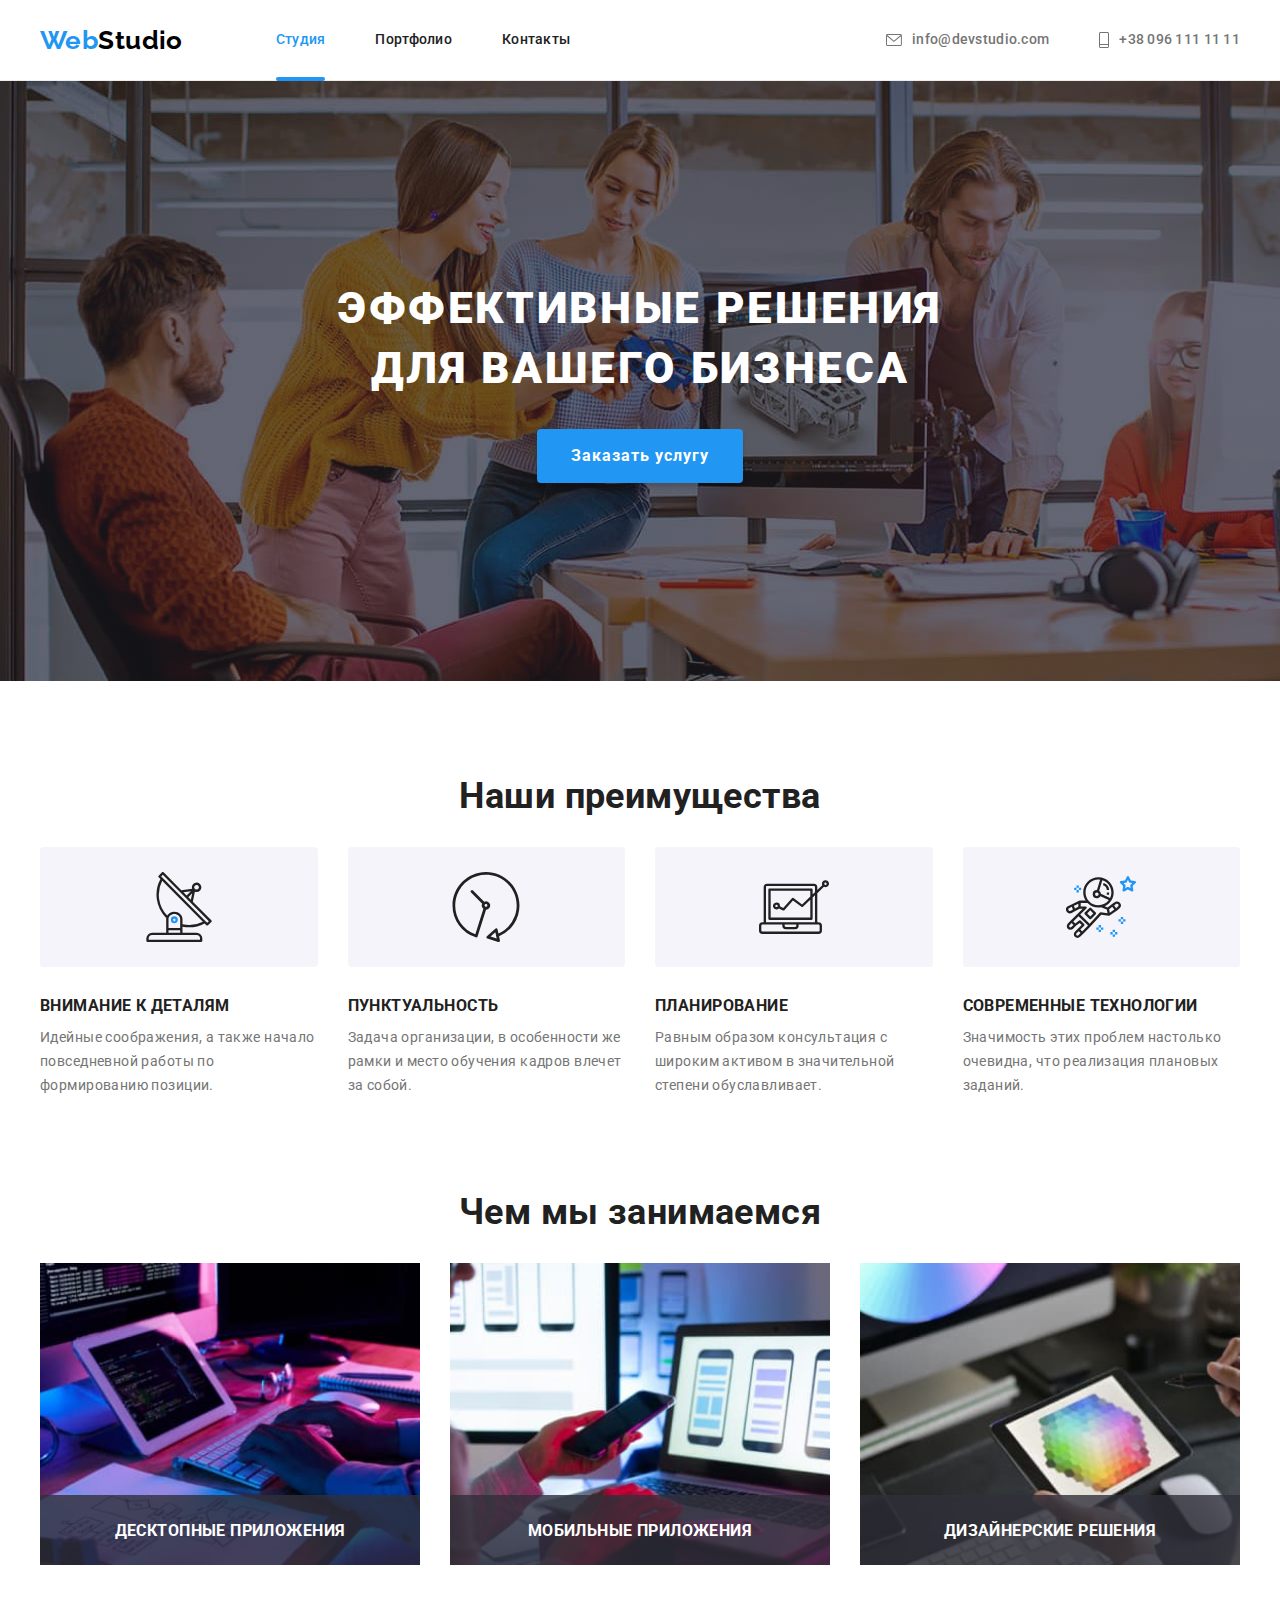
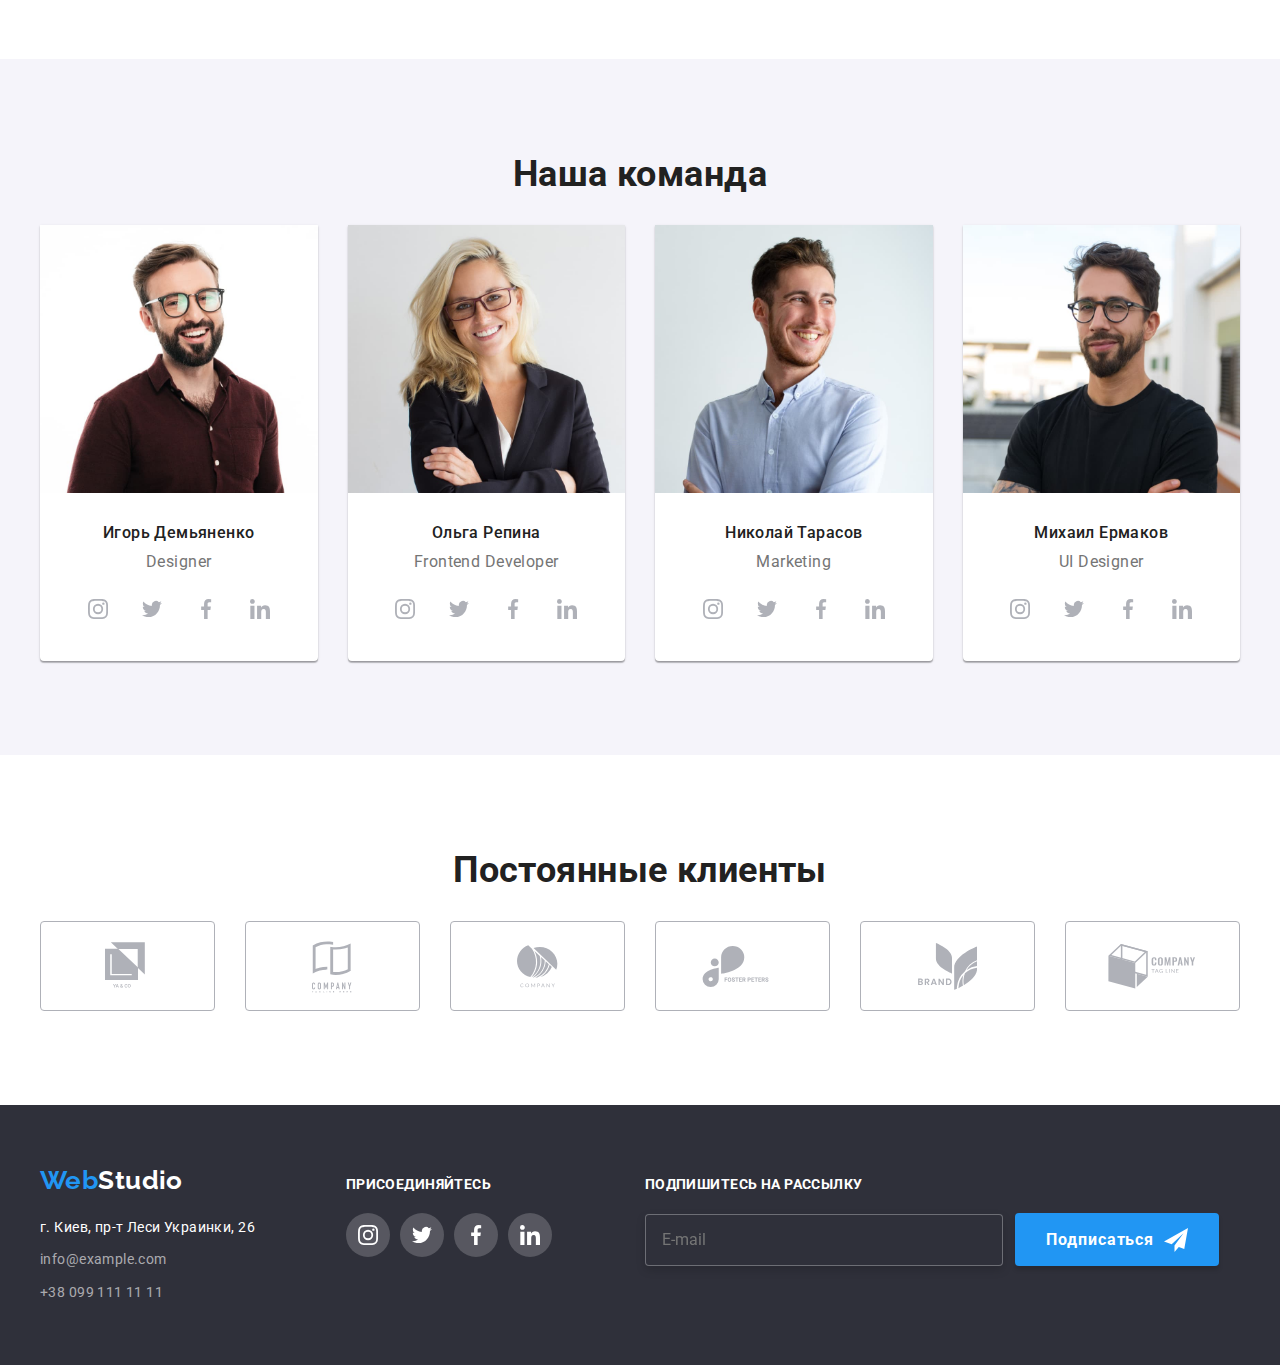
==== index.html @ aaed17dc "Добавляет hw-06" ====
<!DOCTYPE html>
<html lang="ru">
  <head>
    <meta charset="UTF-8" />
    <meta name="viewport" content="width=device-width, initial-scale=1.0" />
    <title>HW4</title>
    <link
      rel="stylesheet"
      href="https://cdnjs.cloudflare.com/ajax/libs/modern-normalize/0.7.0/modern-normalize.min.css"
    />
    <link
      href="https://fonts.googleapis.com/css2?family=Raleway:wght@700&family=Roboto:wght@400;500;700;900&display=swap"
      rel="stylesheet"
    />
    <link rel="stylesheet" href="./css/styles.css" />
  </head>
  <body>
    <header>
      <div class="conteiner main-nav">
        <nav class="main-nav">
          <a href="./" class="logo link">
            <span class="current">Web</span>Studio
          </a>
          <ul class="site-nav list">
            <li class="item"><a href="" class="link current">Студия</a></li>
            <li class="item">
              <a href="./portfolio.html" class="link">Портфолио</a>
            </li>
            <li class="item"><a href="" class="link">Контакты</a></li>
          </ul>
        </nav>
        <ul class="site-address list">
          <li class="item">
            <a href="mailto:info@devstudio.com" class="link">
              <svg class="icon leter">
                <use href="./images/sprite.svg#icon-leter-1"></use>
              </svg>
              info@devstudio.com</a
            >
          </li>
          <li class="item">
            <a href="tel:+38-096-111-11-11" class="link">
              <svg class="icon phone">
                <use href="./images/sprite.svg#icon-phone-2"></use>
              </svg>
              +38 096 111 11 11
            </a>
          </li>
        </ul>
      </div>
    </header>
    <main>
      <!-- Герой -->
      <section class="hero">
        <h1 class="hero-title">Эффективные решения для вашего бизнеса</h1>
        <button class="button" data-modal-open>Заказать услугу</button>
      </section>
      <!-- Преимущества -->
      <section class="section">
        <div class="conteiner">
          <h2 class="title">Наши преимущества</h2>
          <ul class="benefits-list list">
            <li class="item">
              <h3 class="subtitle">Внимание к деталям</h3>
              <p class="text">
                Идейные соображения, а также начало повседневной работы по
                формированию позиции.
              </p>
            </li>
            <li class="item">
              <h3 class="subtitle">Пунктуальность</h3>
              <p class="text">
                Задача организации, в особенности же рамки и место обучения
                кадров влечет за собой.
              </p>
            </li>
            <li class="item">
              <h3 class="subtitle">Планирование</h3>
              <p class="text">
                Равным образом консультация с широким активом в значительной
                степени обуславливает.
              </p>
            </li>
            <li class="item">
              <h3 class="subtitle">Современные технологии</h3>
              <p class="text">
                Значимость этих проблем настолько очевидна, что реализация
                плановых заданий.
              </p>
            </li>
          </ul>
        </div>
      </section>
      <!-- Чем занимаемся -->
      <section class="section no-padding">
        <div class="conteiner">
          <h2 class="title">Чем мы занимаемся</h2>
          <ul class="image-list list">
            <li class="item">
              <img
                src="./images/1.jpg"
                alt="Блок схема на листе бумаги и код программы на мониторе"
                width="370"
              />
              <div class="aside">
                <h3 class="subtitle">ДЕСКТОПНЫЕ ПРИЛОЖЕНИЯ</h3>
              </div>
            </li>
            <li class="item">
              <img
                src="./images/2.jpg"
                alt="Несколько стилей для телефона на дисплее ноутбука"
                width="370"
              />
              <div class="aside">
                <h3 class="subtitle">МОБИЛЬНЫЕ ПРИЛОЖЕНИЯ</h3>
              </div>
            </li>
            <li class="item">
              <img
                src="./images/3.jpg"
                alt="Палитра цветов на дисплее планшета"
                width="370"
              />
              <div class="aside">
                <h3 class="subtitle">ДИЗАЙНЕРСКИЕ РЕШЕНИЯ</h3>
              </div>
            </li>
          </ul>
        </div>
      </section>
      <!-- Команда -->
      <section class="section staff">
        <div class="conteiner">
          <h2 class="title">Наша команда</h2>
          <ul class="staff-list list">
            <li class="item">
              <img src="./images/4.jpg" alt="Фото сотрудника 1" width="270" />
              <div class="content">
                <h3 class="name">Игорь Демьяненко</h3>
                <p lang="en" class="career">Designer</p>
                <ul class="list social-network">
                  <li class="item">
                    <a href="https://www.instagram.com/" class="link">
                      <svg class="icon">
                        <use href="./images/sprite.svg#icon-instagram"></use>
                      </svg>
                    </a>
                  </li>
                  <li class="item">
                    <a href="https://twitter.com/" class="link">
                      <svg class="icon">
                        <use href="./images/sprite.svg#icon-twitter"></use>
                      </svg>
                    </a>
                  </li>
                  <li class="item">
                    <a href="https://ru-ru.facebook.com/" class="link">
                      <svg class="icon">
                        <use href="./images/sprite.svg#icon-facebook"></use>
                      </svg>
                    </a>
                  </li>
                  <li class="item">
                    <a href="https://www.linkedin.com/" class="link">
                      <svg class="icon">
                        <use href="./images/sprite.svg#icon-linkedin"></use>
                      </svg>
                    </a>
                  </li>
                </ul>
              </div>
            </li>
            <li class="item">
              <img src="./images/5.jpg" alt="Фото сотрудника 2" width="270" />
              <div class="content">
                <h3 class="name">Ольга Репина</h3>
                <p lang="en" class="career">Frontend Developer</p>
                <ul class="list social-network">
                  <li class="item">
                    <a href="https://www.instagram.com/" class="link">
                      <svg class="icon">
                        <use href="./images/sprite.svg#icon-instagram"></use>
                      </svg>
                    </a>
                  </li>
                  <li class="item">
                    <a href="https://twitter.com/" class="link">
                      <svg class="icon">
                        <use href="./images/sprite.svg#icon-twitter"></use>
                      </svg>
                    </a>
                  </li>
                  <li class="item">
                    <a href="https://ru-ru.facebook.com/" class="link">
                      <svg class="icon">
                        <use href="./images/sprite.svg#icon-facebook"></use>
                      </svg>
                    </a>
                  </li>
                  <li class="item">
                    <a href="https://www.linkedin.com/" class="link">
                      <svg class="icon">
                        <use href="./images/sprite.svg#icon-linkedin"></use>
                      </svg>
                    </a>
                  </li>
                </ul>
              </div>
            </li>
            <li class="item">
              <img src="./images/6.jpg" alt="Фото сотрудника 3" width="270" />
              <div class="content">
                <h3 class="name">Николай Тарасов</h3>
                <p lang="en" class="career">Marketing</p>
                <ul class="list social-network">
                  <li class="item">
                    <a href="https://www.instagram.com/" class="link">
                      <svg class="icon">
                        <use href="./images/sprite.svg#icon-instagram"></use>
                      </svg>
                    </a>
                  </li>
                  <li class="item">
                    <a href="https://twitter.com/" class="link">
                      <svg class="icon">
                        <use href="./images/sprite.svg#icon-twitter"></use>
                      </svg>
                    </a>
                  </li>
                  <li class="item">
                    <a href="https://ru-ru.facebook.com/" class="link">
                      <svg class="icon">
                        <use href="./images/sprite.svg#icon-facebook"></use>
                      </svg>
                    </a>
                  </li>
                  <li class="item">
                    <a href="https://www.linkedin.com/" class="link">
                      <svg class="icon">
                        <use href="./images/sprite.svg#icon-linkedin"></use>
                      </svg>
                    </a>
                  </li>
                </ul>
              </div>
            </li>
            <li class="item">
              <img src="./images/7.jpg" alt="Фото сотрудника 4" width="270" />
              <div class="content">
                <h3 class="name">Михаил Ермаков</h3>
                <p lang="en" class="career">UI Designer</p>
                <ul class="list social-network">
                  <li class="item">
                    <a href="https://www.instagram.com/" class="link">
                      <svg class="icon">
                        <use href="./images/sprite.svg#icon-instagram"></use>
                      </svg>
                    </a>
                  </li>
                  <li class="item">
                    <a href="https://twitter.com/" class="link">
                      <svg class="icon">
                        <use href="./images/sprite.svg#icon-twitter"></use>
                      </svg>
                    </a>
                  </li>
                  <li class="item">
                    <a href="https://ru-ru.facebook.com/" class="link">
                      <svg class="icon">
                        <use href="./images/sprite.svg#icon-facebook"></use>
                      </svg>
                    </a>
                  </li>
                  <li class="item">
                    <a href="https://www.linkedin.com/" class="link">
                      <svg class="icon">
                        <use href="./images/sprite.svg#icon-linkedin"></use>
                      </svg>
                    </a>
                  </li>
                </ul>
              </div>
            </li>
          </ul>
        </div>
      </section>
      <section class="section">
        <div class="conteiner">
          <h2 class="title">Постоянные клиенты</h2>
          <ul class="list clients">
            <li class="item">
              <a href="./" class="link">
                <svg class="icon" width="44" height="49">
                  <use href="./images/sprite.svg#icon-logo-1"></use>
                </svg>
              </a>
            </li>
            <li class="item">
              <a href="./" class="link">
                <svg class="icon" width="40" height="52">
                  <use href="./images/sprite.svg#icon-logo-2"></use>
                </svg>
              </a>
            </li>
            <li class="item">
              <a href="./" class="link">
                <svg class="icon" width="41" height="43">
                  <use href="./images/sprite.svg#icon-logo-3"></use>
                </svg>
              </a>
            </li>
            <li class="item">
              <a href="./" class="link">
                <svg class="icon" width="80" height="42">
                  <use href="./images/sprite.svg#icon-logo-4"></use>
                </svg>
              </a>
            </li>
            <li class="item">
              <a href="./" class="link">
                <svg class="icon" width="59" height="47">
                  <use href="./images/sprite.svg#icon-logo-5"></use>
                </svg>
              </a>
            </li>
            <li class="item">
              <a href="./" class="link">
                <svg class="icon" width="88" height="45">
                  <use href="./images/sprite.svg#icon-logo-6"></use>
                </svg>
              </a>
            </li>
          </ul>
        </div>
      </section>
    </main>
    <footer class="footer">
      <div class="conteiner">
        <div class="contacts">
          <a href="./" class="logo link">
            <span class="current">Web</span>Studio
          </a>
          <address class="address">
            <p class="text">г. Киев, пр-т Леси Украинки, 26</p>
            <ul class="list">
              <li class="item">
                <a href="mailto:info@example.com" class="link"
                  >info@example.com</a
                >
              </li>
              <li class="item">
                <a href="tel:+38-099-111-11-11" class="link"
                  >+38 099 111 11 11</a
                >
              </li>
            </ul>
          </address>
        </div>
        <div class="contacts-2">
          <h3 class="title">ПРИСОЕДИНЯЙТЕСЬ</h3>
          <ul class="list social-network">
            <li class="item">
              <a href="https://www.instagram.com/" class="link">
                <svg class="icon">
                  <use href="./images/sprite.svg#icon-instagram"></use>
                </svg>
              </a>
            </li>
            <li class="item">
              <a href="https://twitter.com/" class="link">
                <svg class="icon">
                  <use href="./images/sprite.svg#icon-twitter"></use>
                </svg>
              </a>
            </li>
            <li class="item">
              <a href="https://ru-ru.facebook.com/" class="link">
                <svg class="icon">
                  <use href="./images/sprite.svg#icon-facebook"></use>
                </svg>
              </a>
            </li>
            <li class="item">
              <a href="https://www.linkedin.com/" class="link">
                <svg class="icon">
                  <use href="./images/sprite.svg#icon-linkedin"></use>
                </svg>
              </a>
            </li>
          </ul>
        </div>
        <div class="contacts-3">
          <h3 class="title">ПОДПИШИТЕСЬ НА РАССЫЛКУ</h3>
          <div class="form">
            <input class="mail" type="email" name="mail" placeholder="E-mail" />
            <button type="submit" class="btn">
              <span>Подписаться</span>
            </button>
          </div>
        </div>
      </div>
    </footer>
    <div class="backdrop is-hidden" data-modal>
      <div class="modal">
        <button class="btn-close" data-modal-close>
          <svg class="icon">
            <use href="./images/sprite.svg#icon-close-black"></use>
          </svg>
        </button>
        <form class="form">
          <h2 class="title">Оставьте свои данные, мы вам перезвоним</h2>
          <label class="form-field">
            <span class="form-label">Имя</span>
            <input type="text" name="name" class="form-input" />
            <svg class="icon">
              <use href="./images/sprite.svg#icon-person-black"></use>
            </svg>
          </label>

          <label class="form-field">
            <span class="form-label">Телефон</span>
            <input type="tel" name="tel" class="form-input" />
            <svg class="icon">
              <use href="./images/sprite.svg#icon-phone-black"></use>
            </svg>
          </label>

          <label class="form-field">
            <span class="form-label">Почта</span>
            <input type="email" name="mail" class="form-input" />
            <svg class="icon">
              <use href="./images/sprite.svg#icon-email-black"></use>
            </svg>
          </label>

          <div class="form-field">
            <label for="mail" class="form-label">Комментарий</label>
            <textarea
              name="comment"
              rows="5"
              placeholder="Введите текст"
            ></textarea>
          </div>

          <label class="form-checkbox">
            <input class="checkbox" type="checkbox" name="checkbox" />
            <span class="icon"></span>Соглашаюсь с рассылкой и принимаю
            <a href="" class="link-contract"> Условия договора</a>
          </label>
          <button type="submit" class="btn-submit">Отправить</button>
        </form>
      </div>
    </div>
    <script src="./js/modal.js"></script>
  </body>
</html>
---- css/styles.css ----
html {
  box-sizing: border-box;
}

*,
*::before,
*::after {
  box-sizing: inherit;
}

:root {
  --logo-header-color: #000000;
  --primary-text-color: #212121;
  --text-color: #757575;
  --accent-color: #2196f3;
  --white-color: #ffffff;
  --ftr-bgcolor: #2f303a;
  --ftr-link-color: rgba(255, 255, 255, 0.6);
  --icon-color: #afb1b8;

  --timing-function: cubic-bezier(0.4, 0, 0.2, 1);
}

body {
  margin: 0;
  background-color: var(--white-color);
  color: var(--primary-text-color);
  font-family: 'Roboto', sans-serif;
  font-size: 14px;
  line-height: 1.71;
  letter-spacing: 0.03em;
}
header {
  border-bottom: 1px solid #ececec;
}
img {
  display: block;
  width: 100%;
  height: auto;
}
.conteiner {
  margin-left: auto;
  margin-right: auto;
  padding-left: 15px;
  padding-right: 15px;
  width: 1230px;
}
.flex {
  display: flex;
}

/* --------------- header ------------------ */
.list {
  list-style: none;
  padding: 0;
  margin: 0;
}
.link {
  text-decoration: none;
}
.conteiner.main-nav,
.main-nav {
  display: flex;
  align-items: center;
}
.logo {
  margin-right: 93px;

  color: var(--logo-header-color);
  font-family: 'Raleway', sans-serif;
  font-weight: bold;
  font-size: 26px;
  line-height: 1.19;
}
.logo .current,
.site-nav .link.current {
  color: var(--accent-color);
}
.site-nav,
.site-address {
  display: flex;
}
.site-nav .item:not(:last-child) {
  margin-right: 50px;
}
.site-address {
  margin-left: auto;
}
.site-address .item:not(:last-child) {
  margin-right: 50px;
}
.site-nav .link,
.site-address .link {
  display: block;
  padding-top: 32px;
  padding-bottom: 32px;

  color: var(--primary-text-color);
  font-weight: 500;
  line-height: 1.14;
  letter-spacing: 0.02em;

  transition-property: color;
  transition-duration: 250ms;
  transition-timing-function: var(--timing-function);
}
.site-nav .link:hover,
.site-nav .link:focus {
  color: var(--accent-color);
}
.site-nav .link {
  position: relative;
}
.site-nav .link.current::after {
  content: '';
  position: absolute;
  left: 0;
  bottom: -1px;

  display: block;
  width: 100%;
  height: 4px;
  background-color: var(--accent-color);
  border-radius: 2px;
}
.site-address .link {
  display: inline-flex;
  align-items: center;

  color: var(--text-color);
}
.site-address .link:hover,
.site-address .link:focus {
  color: var(--accent-color);
}
.site-address .icon {
  margin-right: 10px;
  fill: currentColor;
}
.site-address .icon.leter {
  height: 12px;
  width: 16px;
}
.site-address .icon.phone {
  height: 16px;
  width: 10px;
}

/* ---------------- Герой ------------- */
.hero {
  display: flex;
  flex-direction: column;
  justify-content: center;
  align-items: center;
  max-width: 1600px;
  height: 600px;
  margin-left: auto;
  margin-right: auto;
  background-color: var(--ftr-bgcolor);
  background-image: linear-gradient(
      to right,
      rgba(47, 48, 58, 0.4),
      rgba(47, 48, 58, 0.4)
    ),
    url('../images/hero.jpg');

  color: var(--white-color);
  text-align: center;
}
.hero .hero-title {
  margin-left: auto;
  margin-right: auto;
  margin-top: 0;
  margin-bottom: 30px;
  max-width: 696px;

  font-weight: 900;
  font-size: 44px;
  line-height: 1.36;
  letter-spacing: 0.06em;
  text-transform: uppercase;
}
.hero .button {
  display: inline-block;
  border-radius: 4px;
  box-shadow: 0px 4px 4px rgba(0, 0, 0, 0.15);
  padding: 10px 32px;
  min-width: 200px;
  border-color: transparent;

  color: var(--white-color);
  background-color: var(--accent-color);
  font-weight: bold;
  font-size: 16px;
  line-height: 1.87;
  align-items: center;
  text-align: center;
  letter-spacing: 0.06em;
  cursor: pointer;
}

/* ---------- Преимущества ------------ */
.section {
  padding-top: 94px;
  padding-bottom: 94px;
}
.section.no-padding {
  padding-top: 0px;
  padding-bottom: 94px;
}
.title {
  margin-top: 0;
  margin-bottom: 50;

  font-weight: 700;
  font-size: 36px;
  line-height: 1.17;
  text-align: center;
}
.benefits-list {
  display: flex;
}
.benefits-list .subtitle {
  margin-top: 0;
  margin-bottom: 10px;

  font-weight: 700;
  line-height: 1.14;
  text-transform: uppercase;
}
.benefits-list .item,
.staff-list .item {
  width: calc((100% - 30px * 3) / 4);
}
.benefits-list .item:not(:last-child) {
  margin-right: 30px;
}
.benefits-list .item::before {
  content: '';
  display: block;
  height: 120px;
  background: #f5f4fa;
  border-radius: 4px;
  margin-bottom: 30px;
  background-repeat: no-repeat;
  background-position: center;
}
.benefits-list .item:nth-child(1)::before {
  background-image: url('../images/svg/antenna-1.svg');
}
.benefits-list .item:nth-child(2)::before {
  background-image: url('../images/svg/clock-2.svg');
}
.benefits-list .item:nth-child(3)::before {
  background-image: url('../images/svg/pc-3.svg');
}
.benefits-list .item:nth-child(4)::before {
  background-image: url('../images/svg/astronaut-4.svg');
}
.text {
  margin-top: 0;
  margin-bottom: 0;

  color: var(--text-color);
}

/* -------------- Чем занимаемся -------------- */
.image-list {
  display: flex;
}
.image-list .item {
  width: calc((100% - 30px * 2) / 3);
  position: relative;
}
.image-list .item:not(:last-child) {
  margin-right: 30px;
}
.image-list .aside {
  position: absolute;
  left: 0;
  bottom: 0;
  width: 100%;
  height: 70px;
  overflow: hidden;
  margin-top: 0;
  margin-bottom: 0;
  padding-top: 27px;
  padding-bottom: 27px;
  background-color: rgba(47, 48, 58, 0.8);
}
.image-list .subtitle {
  margin: 0;
  padding: 0;

  font-weight: bold;
  line-height: 1.14;
  text-align: center;
  color: var(--white-color);
}

/* ----------- Команда ------------------ */

.staff-list {
  display: flex;
}
.section.staff {
  background: #f5f4fa;
}
.staff-list > .item {
  box-shadow: 0px 1px 3px rgba(0, 0, 0, 0.12), 0px 1px 1px rgba(0, 0, 0, 0.14),
    0px 2px 1px rgba(0, 0, 0, 0.2);
  border-radius: 0px 0px 4px 4px;
  background-color: var(--white-color);
}
.staff-list .item:not(:last-child) {
  margin-right: 30px;
}
.staff-list .name,
.staff-list .career {
  font-size: 16px;
  line-height: 1.19;
  text-align: center;
}
.content {
  padding-top: 30px;
  padding-bottom: 30px;
}
.staff-list .name {
  margin-top: 0;
  margin-bottom: 10px;

  font-weight: 500;
}
.staff-list .career {
  margin-top: 0;
  margin-bottom: 16px;

  color: var(--text-color);
}
.social-network {
  display: flex;
  justify-content: center;
}
.social-network .item,
.social-network .link {
  display: flex;
  width: 44px;
  height: 44px;
  border-radius: 50%;

  transition-property: background-color, fill;
  transition-duration: 250ms;
  transition-timing-function: var(--timing-function);
}
.social-network .item:not(:last-child) {
  margin-right: 10px;
}
.social-network .link {
  align-items: center;
  justify-content: center;
  fill: var(--icon-color);
}
.social-network .item:hover,
.social-network .item:focus {
  background-color: var(--accent-color);
}
.social-network .item:hover .link,
.social-network .item:focus .link {
  fill: var(--white-color);
}
.social-network .icon {
  height: 20px;
  width: 20px;
}

/* -------------------КЛИЕНТЫ--------------------- */
.clients {
  display: flex;
}
.clients .item {
  display: flex;
  width: calc((100% - 30px * 5) / 6);
  height: 90px;

  border: 1px solid #afb1b8;
  border-radius: 4px;

  transition: border-color 250ms var(--timing-function);
}
.clients .item:not(:last-child) {
  margin-right: 30px;
}
.clients .link {
  display: flex;
  width: 100%;
  height: 90px;
  align-items: center;
  justify-content: center;
  fill: var(--icon-color);

  transition: fill 250ms var(--timing-function);
}
.clients .item:hover,
.clients .item:focus {
  border-color: var(--accent-color);
}
.clients .item:hover .link,
.clients .item:focus .link {
  fill: var(--accent-color);
}
/* ------- ФУТЕР ----------- */

.footer {
  background-color: var(--ftr-bgcolor);
}
.footer .conteiner {
  display: flex;
  padding-top: 60px;
  padding-bottom: 60px;
  align-items: baseline;
}
.footer .contacts {
  margin-right: 70px;
}
.footer .logo {
  display: block;
  margin-bottom: 20px;

  color: var(--white-color);
}
.address .text {
  margin-bottom: 9px;

  color: var(--white-color);
  font-style: normal;
}
.address .link {
  display: block;

  color: var(--ftr-link-color);
  font-style: normal;

  transition-property: color;
  transition-duration: 250ms;
  transition-timing-function: var(--timing-function);
}
.address .item:not(:last-child) {
  margin-bottom: 9px;
}
.address .link:hover,
.address .link:focus {
  color: var(--accent-color);
}
.footer .contacts-2 {
  margin-right: 93px;
}
.contacts-2 .title,
.contacts-3 .title {
  margin-bottom: 20px;

  text-align: left;
  font-size: 14px;
  line-height: 1.14;
  color: var(--white-color);
}
.contacts-2 .item,
.contacts-2 .link {
  background: rgba(255, 255, 255, 0.1);
}
.contacts-2 .link {
  fill: var(--white-color);
}
.contacts-3 .form {
  display: flex;
  align-items: center;
}
.contacts-3 input {
  display: flex;
  align-items: center;
  width: 358px;
  padding-top: 15px;
  padding-bottom: 15px;
  padding-left: 16px;
  margin-right: 12px;

  border: 1px solid rgba(255, 255, 255, 0.3);
  box-sizing: border-box;
  filter: drop-shadow(0px 4px 4px rgba(0, 0, 0, 0.15));
  border-radius: 4px;
  background-color: var(--ftr-bgcolor);

  font-size: 16px;
  line-height: 1.25;
  color: rgba(255, 255, 255, 0.6);
}
.contacts-3 .btn {
  padding-top: 10px;
  padding-bottom: 10px;
  padding-left: 29px;
  padding-right: 29px;

  border-color: transparent;
  background: #2196f3;
  box-shadow: 0px 4px 4px rgba(0, 0, 0, 0.15);
  border-radius: 4px;

  font-weight: bold;
  font-size: 16px;
  line-height: 1.87;
  letter-spacing: 0.06em;
  color: #ffffff;
  cursor: pointer;
}
.btn span {
  display: flex;
  align-items: center;
}
.btn span::after {
  content: '';
  display: inline-block;
  width: 24px;
  height: 24px;
  background-image: url('../images/telegram.svg');
  background-position: center;
  background-repeat: no-repeat;
  margin-left: 10px;
}

/* ------------ PORTFOLIO ------------------ */

button {
  font-family: inherit;
}
.filter {
  display: flex;
  justify-content: center;
  margin-bottom: 50px;
}
.filter .item:not(:last-child) {
  margin-right: 8px;
}
.filter button {
  padding: 6px 22px;
  border: transparent;

  background-color: #f5f4fa;
  font-weight: 500;
  font-size: 16px;
  line-height: 1.62;
  text-align: center;
  border-radius: 4px;
  cursor: pointer;

  transition: color 250ms var(--timing-function),
    background-color 250ms var(--timing-function),
    box-shadow 250ms var(--timing-function);
}
.filter button:hover,
.filter button:focus {
  color: var(--white-color);
  background-color: var(--accent-color);
  box-shadow: 0px 3px 1px rgba(0, 0, 0, 0.1), 0px 1px 2px rgba(0, 0, 0, 0.08),
    0px 2px 2px rgba(0, 0, 0, 0.12);
}
.cards {
  display: flex;
  flex-wrap: wrap;
}
.cards .link {
  display: block;
  color: inherit;
}
.cards .item {
  width: calc((100% - 30px * 2) / 3);
  margin-right: 30px;
  margin-bottom: 30px;

  transition: box-shadow 250ms var(--timing-function);
}
.cards .item:nth-child(3n) {
  margin-right: 0;
}
.cards .item:nth-last-child(-n + 3) {
  margin-bottom: 0;
}
.cards .item:hover,
.cards .item:focus {
  box-shadow: 0px 1px 1px rgba(0, 0, 0, 0.12), 0px 4px 4px rgba(0, 0, 0, 0.06),
    1px 4px 6px rgba(0, 0, 0, 0.16);
}
.cards .desc {
  position: relative;

  overflow: hidden;
}
.cards .desc-overlay {
  position: absolute;
  top: 0;
  left: 0;
  transform: translateY(101%);
  width: 100%;
  height: 100%;
  padding: 63px 24px;
  background-color: rgba(33, 150, 243, 0.9);

  transition: transform 250ms var(--timing-function);
}
.cards .item:hover .desc-overlay {
  transform: translateY(0);
}
.desc-overlay .excerpt {
  width: 100%;
  height: 100%;
  margin-top: 0;
  margin-bottom: 0;

  font-size: 18px;
  line-height: 1.56;
  color: var(--white-color);
}

.cards .content {
  padding: 20px 24px;
}
.cards .subtitle {
  margin-top: 0;
  margin-bottom: 4px;

  font-weight: 700;
  font-size: 18px;
  line-height: 2;
  letter-spacing: 0.06em;
}
.cards .text {
  font-size: 16px;
  line-height: 1.87;
}

/* ---------------- Модальное окно ------------------- */

.backdrop.is-hidden {
  opacity: 0;
  pointer-events: none;
  visibility: hidden;
}
.backdrop {
  position: fixed;
  top: 0;
  left: 0;
  width: 100%;
  height: 100%;
  background: rgba(0, 0, 0, 0.2);

  opacity: 1;
  transform: opacity 250ms var(--timing-function);
}
.modal {
  position: absolute;
  top: 50%;
  left: 50%;
  transform: translate(-50%, -50%);
  display: block;
  width: 100%;
  max-width: 528px;
  height: 581px;

  background: var(--white-color);
  box-shadow: 0px 1px 3px rgba(0, 0, 0, 0.12), 0px 1px 1px rgba(0, 0, 0, 0.14),
    0px 2px 1px rgba(0, 0, 0, 0.2);
  border-radius: 4px;
}
.btn-close {
  position: absolute;
  top: 8px;
  right: 8px;
  width: 30px;
  height: 30px;
  border: 1px solid rgba(0, 0, 0, 0.1);
  border-radius: 50%;

  display: flex;
  align-items: center;
  justify-content: center;

  background: var(--white-color);
  cursor: pointer;
}
.btn-close .icon {
  width: 18px;
  height: 18px;

  transition: fill 250ms var(--timing-function);
}
.btn-close:hover .icon,
.btn-close:focus .icon {
  fill: var(--accent-color);
}
.modal .form {
  padding: 40px;
}
.modal .title {
  margin-bottom: 12px;

  font-weight: bold;
  font-size: 20px;
  line-height: 1.15;
  text-align: center;
}
.form-field {
  position: relative;

  display: flex;
  flex-direction: column;
  align-items: center;
}
.form-label {
  width: 100%;
  margin-bottom: 4px;

  font-size: 12px;
  line-height: 1.17;
  letter-spacing: 0.01em;
  color: var(--text-color);
}
.form-input,
.form-field textarea {
  width: 100%;

  outline: none;
  border: 1px solid rgba(33, 33, 33, 0.2);
  box-sizing: border-box;
  border-radius: 4px;

  transition: border-color 250ms var(--timing-function);
  cursor: pointer;
}
.form-input {
  margin-bottom: 10px;
  padding: 12px 12px 12px 42px;
}
.form-input:focus,
.form-field textarea:focus {
  border-color: var(--accent-color);
}
.form-field .icon {
  position: absolute;
  left: 12px;
  top: 50%;
  transform: translateY(-25%);

  width: 18px;
  height: 18px;

  transition: fill 250ms var(--timing-function);
}
.form-input:focus + .icon {
  fill: var(--accent-color);
}
.form-field textarea {
  resize: none;
  margin-bottom: 20px;
  padding: 12px 16px;
}
.form-checkbox {
  display: flex;
  align-items: center;
  justify-content: center;
  margin-bottom: 30px;

  font-size: 14px;
  color: var(--text-color);
  cursor: pointer;
}
.checkbox {
  position: absolute;
  width: 1px;
  height: 1px;
  margin: -1px;
  border: 0;
  padding: 0;
  clip: rect(0 0 0 0);
  overflow: hidden;
}
.form-checkbox .icon {
  display: inline-block;
  width: 16px;
  height: 15px;
  border: 2px solid var(--primary-text-color);
  border-radius: 2px;
  margin-right: 8px;
}
.checkbox:checked + .icon {
  border-color: transparent;
  background-image: url('../images/modal-svg/icon-check.svg');
  background-color: var(--accent-color);
  background-size: contain;
  background-origin: border-box;
}
.form-checkbox .link-contract {
  color: var(--accent-color);
}
.btn-submit {
  display: flex;
  align-items: center;
  margin-left: auto;
  margin-right: auto;
  padding: 10px 55px;

  border-color: transparent;
  box-shadow: 0px 4px 4px rgba(0, 0, 0, 0.15);
  border-radius: 4px;

  font-weight: bold;
  font-size: 16px;
  line-height: 1.87;
  letter-spacing: 0.06em;
  color: var(--white-color);
  background-color: var(--accent-color);
  cursor: pointer;
}
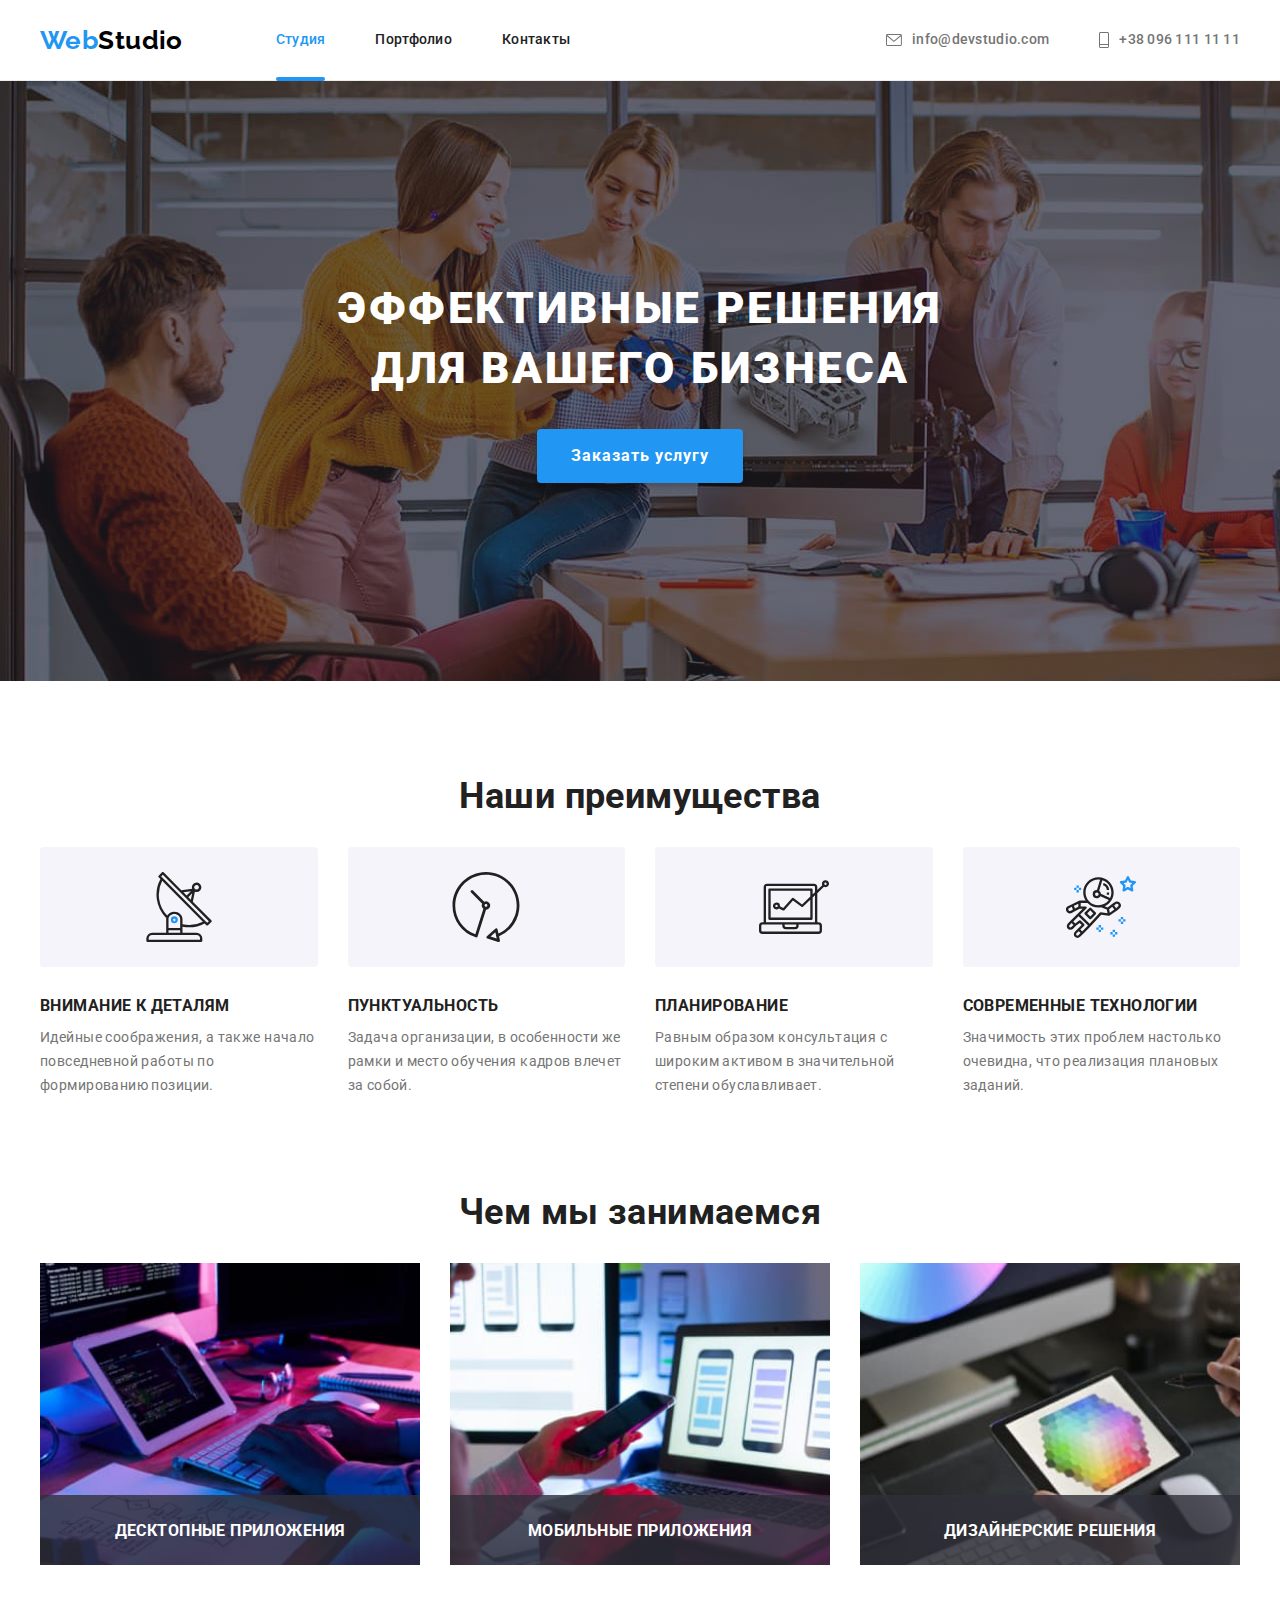
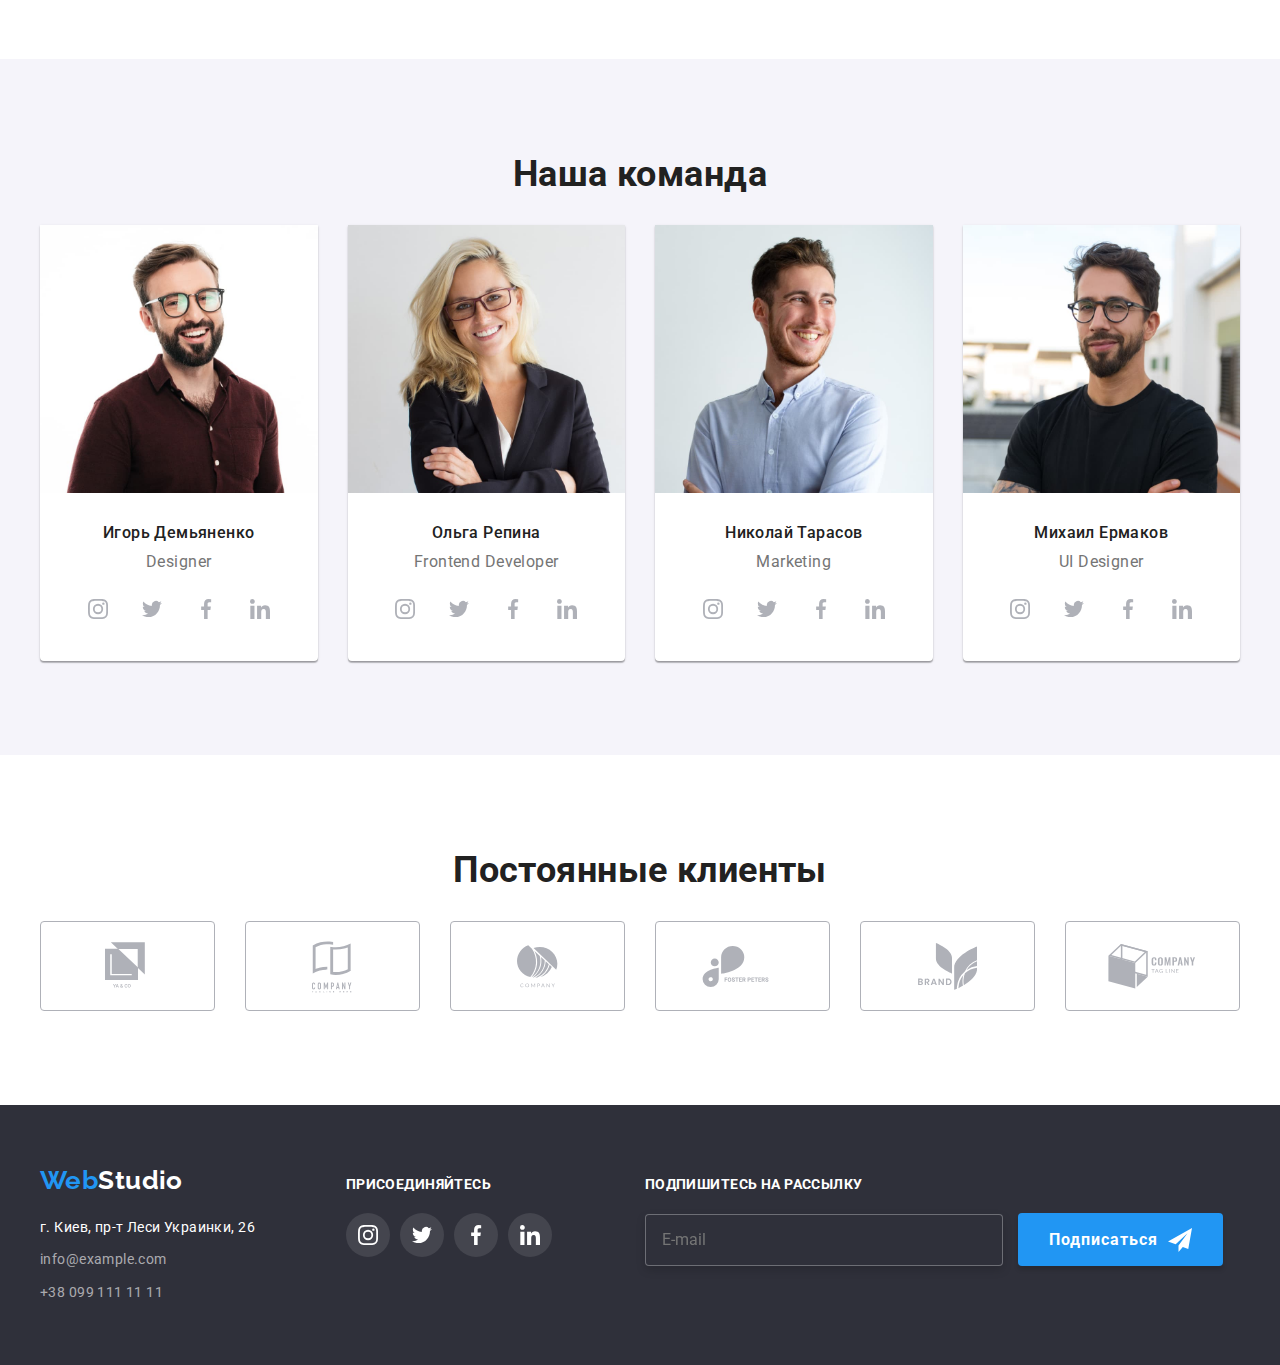
==== commit ffa809ab: "Добавляе правки макета" ====
--- a/index.html
+++ b/index.html
@@ -3,7 +3,7 @@
   <head>
     <meta charset="UTF-8" />
     <meta name="viewport" content="width=device-width, initial-scale=1.0" />
-    <title>HW4</title>
+    <title>HW7</title>
     <link
       rel="stylesheet"
       href="https://cdnjs.cloudflare.com/ajax/libs/modern-normalize/0.7.0/modern-normalize.min.css"
@@ -12,7 +12,7 @@
       href="https://fonts.googleapis.com/css2?family=Raleway:wght@700&family=Roboto:wght@400;500;700;900&display=swap"
       rel="stylesheet"
     />
-    <link rel="stylesheet" href="./css/styles.css" />
+    <link rel="stylesheet" href="./css/main.min.css" />
   </head>
   <body>
     <header>
@@ -337,7 +337,7 @@
     </main>
     <footer class="footer">
       <div class="conteiner">
-        <div class="contacts">
+        <div class="footer__contacts">
           <a href="./" class="logo link">
             <span class="current">Web</span>Studio
           </a>
@@ -357,7 +357,7 @@
             </ul>
           </address>
         </div>
-        <div class="contacts-2">
+        <div class="footer__social-network">
           <h3 class="title">ПРИСОЕДИНЯЙТЕСЬ</h3>
           <ul class="list social-network">
             <li class="item">
@@ -390,12 +390,17 @@
             </li>
           </ul>
         </div>
-        <div class="contacts-3">
+        <div class="footer__mailing">
           <h3 class="title">ПОДПИШИТЕСЬ НА РАССЫЛКУ</h3>
-          <div class="form">
-            <input class="mail" type="email" name="mail" placeholder="E-mail" />
+          <div class="mailing">
+            <input
+              class="input-mail"
+              type="email"
+              name="mail"
+              placeholder="E-mail"
+            />
             <button type="submit" class="btn">
-              <span>Подписаться</span>
+              <span class="btn__name">Подписаться</span>
             </button>
           </div>
         </div>
@@ -404,7 +409,7 @@
     <div class="backdrop is-hidden" data-modal>
       <div class="modal">
         <button class="btn-close" data-modal-close>
-          <svg class="icon">
+          <svg class="btn-close__icon">
             <use href="./images/sprite.svg#icon-close-black"></use>
           </svg>
         </button>
@@ -435,7 +440,7 @@
           </label>
 
           <div class="form-field">
-            <label for="mail" class="form-label">Комментарий</label>
+            <label class="form-label">Комментарий</label>
             <textarea
               name="comment"
               rows="5"
@@ -445,8 +450,12 @@
 
           <label class="form-checkbox">
             <input class="checkbox" type="checkbox" name="checkbox" />
-            <span class="icon"></span>Соглашаюсь с рассылкой и принимаю
-            <a href="" class="link-contract"> Условия договора</a>
+            <span class="icon"></span>Соглашаюсь с рассылкой и принимаю<a
+              href=""
+              class="link-contract"
+            >
+              Условия договора</a
+            >
           </label>
           <button type="submit" class="btn-submit">Отправить</button>
         </form>
--- a/css/main.min.css
+++ b/css/main.min.css
@@ -0,0 +1,2 @@
+html{-webkit-box-sizing:border-box;box-sizing:border-box}*,*::before,*::after{-webkit-box-sizing:inherit;box-sizing:inherit}body{margin:0;background-color:#fff;color:#212121;font-family:'Roboto', sans-serif;font-size:14px;line-height:1.71;letter-spacing:0.03em}img{display:block;width:100%;height:auto}.flex{display:-webkit-box;display:-ms-flexbox;display:flex}.list{list-style:none;padding:0;margin:0}.link{text-decoration:none}.title{margin-top:0;margin-bottom:50;font-weight:700;font-size:36px;line-height:1.17;text-align:center}.text{margin-top:0;margin-bottom:0;color:#757575}.section{padding-top:94px;padding-bottom:94px}.section.no-padding{padding-top:0px;padding-bottom:94px}.conteiner{margin-left:auto;margin-right:auto;padding-left:15px;padding-right:15px;width:1230px}.footer .conteiner{display:-webkit-box;display:-ms-flexbox;display:flex;-webkit-box-align:baseline;-ms-flex-align:baseline;align-items:baseline;padding-top:60px;padding-bottom:60px}.logo{margin-right:93px;color:#000;font-family:'Raleway', sans-serif;font-weight:bold;font-size:26px;line-height:1.19}.logo .current{color:#2196f3}.footer .logo{display:block;margin-bottom:20px;color:#fff}.hero .button{display:inline-block;border-radius:4px;-webkit-box-shadow:0px 4px 4px rgba(0,0,0,0.15);box-shadow:0px 4px 4px rgba(0,0,0,0.15);padding:10px 32px;min-width:200px;border-color:transparent;color:#fff;background-color:#2196f3;font-weight:bold;font-size:16px;line-height:1.87;-webkit-box-align:center;-ms-flex-align:center;align-items:center;text-align:center;letter-spacing:0.06em;cursor:pointer}.modal .btn-close__icon{width:18px;height:18px;-webkit-transition:fill 250ms cubic-bezier(0.4, 0, 0.2, 1);transition:fill 250ms cubic-bezier(0.4, 0, 0.2, 1)}.modal .btn-close{position:absolute;top:8px;right:8px;width:30px;height:30px;border:1px solid rgba(0,0,0,0.1);border-radius:50%;display:-webkit-box;display:-ms-flexbox;display:flex;-webkit-box-align:center;-ms-flex-align:center;align-items:center;-webkit-box-pack:center;-ms-flex-pack:center;justify-content:center;background:#fff;cursor:pointer}.modal .btn-close:hover .btn-close__icon,.modal .btn-close:focus .btn-close__icon{fill:#2196f3}.form .btn-submit{display:-webkit-box;display:-ms-flexbox;display:flex;-webkit-box-align:center;-ms-flex-align:center;align-items:center;-webkit-box-pack:start;-ms-flex-pack:start;justify-content:flex-start;margin-left:auto;margin-right:auto;padding:10px 55px;border-color:transparent;-webkit-box-shadow:0px 4px 4px rgba(0,0,0,0.15);box-shadow:0px 4px 4px rgba(0,0,0,0.15);border-radius:4px;font-weight:bold;font-size:16px;line-height:1.87;letter-spacing:0.06em;color:#fff;background-color:#2196f3;cursor:pointer}.footer .btn{padding-top:10px;padding-bottom:10px;padding-left:29px;padding-right:29px;border-color:transparent;background:#2196f3;-webkit-box-shadow:0px 4px 4px rgba(0,0,0,0.15);box-shadow:0px 4px 4px rgba(0,0,0,0.15);border-radius:4px;font-weight:bold;font-size:16px;line-height:1.87;letter-spacing:0.06em;color:#ffffff;cursor:pointer}.footer .btn__name{display:-webkit-box;display:-ms-flexbox;display:flex;-webkit-box-align:center;-ms-flex-align:center;align-items:center;-webkit-box-pack:start;-ms-flex-pack:start;justify-content:flex-start}.footer .btn__name::after{content:'';display:inline-block;width:24px;height:24px;background-image:url("../images/telegram.svg");background-position:center;background-repeat:no-repeat;margin-left:10px}header{border-bottom:1px solid #ececec}.conteiner.main-nav,.main-nav{display:-webkit-box;display:-ms-flexbox;display:flex;-webkit-box-align:center;-ms-flex-align:center;align-items:center;-webkit-box-pack:start;-ms-flex-pack:start;justify-content:flex-start}.site-nav .link.current{color:#2196f3}.site-nav,.site-address{display:-webkit-box;display:-ms-flexbox;display:flex}.site-nav .item:not(:last-child){margin-right:50px}.site-address{margin-left:auto}.site-address .item:not(:last-child){margin-right:50px}.site-nav .link,.site-address .link{display:block;padding-top:32px;padding-bottom:32px;color:#212121;font-weight:500;line-height:1.14;letter-spacing:0.02em;-webkit-transition-property:color;transition-property:color;-webkit-transition-duration:250ms;transition-duration:250ms;-webkit-transition-timing-function:cubic-bezier(0.4, 0, 0.2, 1);transition-timing-function:cubic-bezier(0.4, 0, 0.2, 1)}.site-nav .link:hover,.site-nav .link:focus,.site-address .link:hover,.site-address .link:focus{color:#2196f3}.site-nav .link{position:relative}.site-nav .link.current::after{content:'';position:absolute;left:0;bottom:-1px;display:block;width:100%;height:4px;background-color:#2196f3;border-radius:2px}.site-address .link{display:-webkit-inline-box;display:-ms-inline-flexbox;display:inline-flex;-webkit-box-align:center;-ms-flex-align:center;align-items:center;-webkit-box-pack:start;-ms-flex-pack:start;justify-content:flex-start;color:#757575}.site-address .icon{margin-right:10px;fill:currentColor}.site-address .icon.leter{height:12px;width:16px}.site-address .icon.phone{height:16px;width:10px}.hero{display:-webkit-box;display:-ms-flexbox;display:flex;-webkit-box-align:center;-ms-flex-align:center;align-items:center;-webkit-box-pack:center;-ms-flex-pack:center;justify-content:center;-webkit-box-orient:vertical;-webkit-box-direction:normal;-ms-flex-direction:column;flex-direction:column;max-width:1600px;height:600px;margin-left:auto;margin-right:auto;background-color:#2f303a;background-image:-webkit-gradient(linear, left top, right top, from(rgba(47,48,58,0.4)), to(rgba(47,48,58,0.4))),url("../images/hero.jpg");background-image:linear-gradient(to right, rgba(47,48,58,0.4), rgba(47,48,58,0.4)),url("../images/hero.jpg");color:#fff;text-align:center}.hero .hero-title{margin-left:auto;margin-right:auto;margin-top:0;margin-bottom:30px;max-width:696px;font-weight:900;font-size:44px;line-height:1.36;letter-spacing:0.06em;text-transform:uppercase}.benefits-list{display:-webkit-box;display:-ms-flexbox;display:flex}.benefits-list .subtitle{margin-top:0;margin-bottom:10px;font-weight:700;line-height:1.14;text-transform:uppercase}.benefits-list .item,.staff-list .item{width:calc((100% - 30px * 3) / 4)}.benefits-list .item:not(:last-child){margin-right:30px}.benefits-list .item::before{content:'';display:block;height:120px;background:#f5f4fa;border-radius:4px;margin-bottom:30px;background-repeat:no-repeat;background-position:center}.benefits-list .item:nth-child(1)::before{background-image:url("../images/svg/antenna-1.svg")}.benefits-list .item:nth-child(2)::before{background-image:url("../images/svg/clock-2.svg")}.benefits-list .item:nth-child(3)::before{background-image:url("../images/svg/pc-3.svg")}.benefits-list .item:nth-child(4)::before{background-image:url("../images/svg/astronaut-4.svg")}.image-list{display:-webkit-box;display:-ms-flexbox;display:flex}.image-list .item{width:calc((100% - 30px * 2) / 3);position:relative}.image-list .item:not(:last-child){margin-right:30px}.image-list .aside{position:absolute;left:0;bottom:0;width:100%;height:70px;overflow:hidden;margin-top:0;margin-bottom:0;padding-top:27px;padding-bottom:27px;background-color:rgba(47,48,58,0.8)}.image-list .subtitle{margin:0;padding:0;font-weight:bold;line-height:1.14;text-align:center;color:#fff}.staff-list{display:-webkit-box;display:-ms-flexbox;display:flex}.section.staff{background:#f5f4fa}.staff-list>.item{-webkit-box-shadow:0px 1px 3px rgba(0,0,0,0.12),0px 1px 1px rgba(0,0,0,0.14),0px 2px 1px rgba(0,0,0,0.2);box-shadow:0px 1px 3px rgba(0,0,0,0.12),0px 1px 1px rgba(0,0,0,0.14),0px 2px 1px rgba(0,0,0,0.2);border-radius:0px 0px 4px 4px;background-color:#fff}.staff-list .item:not(:last-child){margin-right:30px}.staff-list .name,.staff-list .career{font-size:16px;line-height:1.19;text-align:center}.staff-list .content{padding-top:30px;padding-bottom:30px}.staff-list .name{margin-top:0;margin-bottom:10px;font-weight:500}.staff-list .career{margin-top:0;margin-bottom:16px;color:#757575}.social-network .item,.social-network .link{display:-webkit-box;display:-ms-flexbox;display:flex;-webkit-box-align:center;-ms-flex-align:center;align-items:center;-webkit-box-pack:center;-ms-flex-pack:center;justify-content:center;width:44px;height:44px;border-radius:50%;-webkit-transition-property:background-color, fill;transition-property:background-color, fill;-webkit-transition-duration:250ms;transition-duration:250ms;-webkit-transition-timing-function:cubic-bezier(0.4, 0, 0.2, 1);transition-timing-function:cubic-bezier(0.4, 0, 0.2, 1)}.social-network{display:-webkit-box;display:-ms-flexbox;display:flex;-webkit-box-align:center;-ms-flex-align:center;align-items:center;-webkit-box-pack:center;-ms-flex-pack:center;justify-content:center}.social-network .item:hover,.social-network .item:focus{background-color:#2196f3}.social-network .item:hover .link,.social-network .item:focus .link{fill:#fff}.social-network .item:not(:last-child){margin-right:10px}.social-network .link{fill:#afb1b8}.social-network .icon{height:20px;width:20px}.footer__social-network .link{background:rgba(255,255,255,0.1);fill:#fff}.clients{display:-webkit-box;display:-ms-flexbox;display:flex}.clients .item{display:-webkit-box;display:-ms-flexbox;display:flex;width:calc((100% - 30px * 5) / 6);height:90px;border:1px solid #afb1b8;border-radius:4px;-webkit-transition:border-color 250ms cubic-bezier(0.4, 0, 0.2, 1);transition:border-color 250ms cubic-bezier(0.4, 0, 0.2, 1)}.clients .item:hover,.clients .item:focus{border-color:#2196f3}.clients .item:hover .link,.clients .item:focus .link{fill:#2196f3}.clients .item:not(:last-child){margin-right:30px}.clients .link{display:-webkit-box;display:-ms-flexbox;display:flex;-webkit-box-align:center;-ms-flex-align:center;align-items:center;-webkit-box-pack:center;-ms-flex-pack:center;justify-content:center;width:100%;height:90px;fill:#afb1b8;-webkit-transition:fill 250ms cubic-bezier(0.4, 0, 0.2, 1);transition:fill 250ms cubic-bezier(0.4, 0, 0.2, 1)}.footer{background-color:#2f303a}.footer__contacts{margin-right:70px}.footer__social-network{margin-right:93px}.footer .title{margin-bottom:20px;text-align:left;font-size:14px;line-height:1.14;color:#fff}.footer__contacts .address .text{margin-bottom:9px;color:#fff;font-style:normal}.footer__contacts .address .item:not(:last-child){margin-bottom:9px}.address .link{display:block;color:rgba(255,255,255,0.6);font-style:normal;-webkit-transition-property:color;transition-property:color;-webkit-transition-duration:250ms;transition-duration:250ms;-webkit-transition-timing-function:cubic-bezier(0.4, 0, 0.2, 1);transition-timing-function:cubic-bezier(0.4, 0, 0.2, 1)}.address .link:hover,.address .link:focus{color:#2196f3}.footer__mailing .form{display:-webkit-box;display:-ms-flexbox;display:flex;-webkit-box-align:center;-ms-flex-align:center;align-items:center;-webkit-box-pack:start;-ms-flex-pack:start;justify-content:flex-start}.footer__mailing .input-mail{width:358px;padding-top:15px;padding-bottom:15px;padding-left:16px;margin-right:12px;border:1px solid rgba(255,255,255,0.3);-webkit-box-sizing:border-box;box-sizing:border-box;-webkit-filter:drop-shadow(0px 4px 4px rgba(0,0,0,0.15));filter:drop-shadow(0px 4px 4px rgba(0,0,0,0.15));border-radius:4px;background-color:#2f303a;font-size:16px;line-height:1.25;color:rgba(255,255,255,0.6)}button{font-family:inherit}.filter{display:-webkit-box;display:-ms-flexbox;display:flex;-webkit-box-align:center;-ms-flex-align:center;align-items:center;-webkit-box-pack:center;-ms-flex-pack:center;justify-content:center;margin-bottom:50px}.filter .item:not(:last-child){margin-right:8px}.filter button{padding:6px 22px;border:transparent;background-color:#f5f4fa;font-weight:500;font-size:16px;line-height:1.62;text-align:center;border-radius:4px;cursor:pointer;-webkit-transition:color 250ms cubic-bezier(0.4, 0, 0.2, 1),background-color 250ms cubic-bezier(0.4, 0, 0.2, 1),-webkit-box-shadow 250ms cubic-bezier(0.4, 0, 0.2, 1);transition:color 250ms cubic-bezier(0.4, 0, 0.2, 1),background-color 250ms cubic-bezier(0.4, 0, 0.2, 1),-webkit-box-shadow 250ms cubic-bezier(0.4, 0, 0.2, 1);transition:color 250ms cubic-bezier(0.4, 0, 0.2, 1),background-color 250ms cubic-bezier(0.4, 0, 0.2, 1),box-shadow 250ms cubic-bezier(0.4, 0, 0.2, 1);transition:color 250ms cubic-bezier(0.4, 0, 0.2, 1),background-color 250ms cubic-bezier(0.4, 0, 0.2, 1),box-shadow 250ms cubic-bezier(0.4, 0, 0.2, 1),-webkit-box-shadow 250ms cubic-bezier(0.4, 0, 0.2, 1)}.filter button:hover,.filter button:focus{color:#fff;background-color:#2196f3;-webkit-box-shadow:0px 3px 1px rgba(0,0,0,0.1),0px 1px 2px rgba(0,0,0,0.08),0px 2px 2px rgba(0,0,0,0.12);box-shadow:0px 3px 1px rgba(0,0,0,0.1),0px 1px 2px rgba(0,0,0,0.08),0px 2px 2px rgba(0,0,0,0.12)}.cards{display:-webkit-box;display:-ms-flexbox;display:flex;-ms-flex-wrap:wrap;flex-wrap:wrap}.cards .link{display:block;color:inherit}.cards .item{width:calc((100% - 30px * 2) / 3);margin-right:30px;margin-bottom:30px;-webkit-transition:-webkit-box-shadow 250ms cubic-bezier(0.4, 0, 0.2, 1);transition:-webkit-box-shadow 250ms cubic-bezier(0.4, 0, 0.2, 1);transition:box-shadow 250ms cubic-bezier(0.4, 0, 0.2, 1);transition:box-shadow 250ms cubic-bezier(0.4, 0, 0.2, 1), -webkit-box-shadow 250ms cubic-bezier(0.4, 0, 0.2, 1)}.cards .item:hover,.cards .item:focus{-webkit-box-shadow:0px 1px 1px rgba(0,0,0,0.12),0px 4px 4px rgba(0,0,0,0.06),1px 4px 6px rgba(0,0,0,0.16);box-shadow:0px 1px 1px rgba(0,0,0,0.12),0px 4px 4px rgba(0,0,0,0.06),1px 4px 6px rgba(0,0,0,0.16)}.cards .item:nth-child(3n){margin-right:0}.cards .item:nth-last-child(-n+3){margin-bottom:0}.cards .desc{position:relative;overflow:hidden}.cards .desc-overlay{position:absolute;top:0;left:0;-webkit-transform:translateY(101%);transform:translateY(101%);width:100%;height:100%;padding:63px 24px;background-color:rgba(33,150,243,0.9);-webkit-transition:-webkit-transform 250ms cubic-bezier(0.4, 0, 0.2, 1);transition:-webkit-transform 250ms cubic-bezier(0.4, 0, 0.2, 1);transition:transform 250ms cubic-bezier(0.4, 0, 0.2, 1);transition:transform 250ms cubic-bezier(0.4, 0, 0.2, 1), -webkit-transform 250ms cubic-bezier(0.4, 0, 0.2, 1)}.cards .item:hover .desc-overlay,.cards .item:focus .desc-overlay{-webkit-transform:translateY(0);transform:translateY(0)}.desc-overlay .excerpt{width:100%;height:100%;margin-top:0;margin-bottom:0;font-size:18px;line-height:1.56;color:#fff}.cards .content{padding:20px 24px}.cards .subtitle{margin-top:0;margin-bottom:4px;font-weight:700;font-size:18px;line-height:2;letter-spacing:0.06em}.cards .text{font-size:16px;line-height:1.87}.backdrop.is-hidden{opacity:0;pointer-events:none;visibility:hidden}.backdrop{position:fixed;top:0;left:0;width:100%;height:100%;background:rgba(0,0,0,0.2);opacity:1;-webkit-transform:opacity 250ms cubic-bezier(0.4, 0, 0.2, 1);transform:opacity 250ms cubic-bezier(0.4, 0, 0.2, 1)}.modal{position:absolute;top:50%;left:50%;-webkit-transform:translate(-50%, -50%);transform:translate(-50%, -50%);display:block;width:100%;max-width:528px;height:581px;background:#fff;-webkit-box-shadow:0px 1px 3px rgba(0,0,0,0.12),0px 1px 1px rgba(0,0,0,0.14),0px 2px 1px rgba(0,0,0,0.2);box-shadow:0px 1px 3px rgba(0,0,0,0.12),0px 1px 1px rgba(0,0,0,0.14),0px 2px 1px rgba(0,0,0,0.2);border-radius:4px}.modal .form{padding:40px}.modal .title{margin-bottom:12px;font-weight:bold;font-size:20px;line-height:1.15;text-align:center}.form-field{position:relative;display:-webkit-box;display:-ms-flexbox;display:flex;-webkit-box-align:center;-ms-flex-align:center;align-items:center;-webkit-box-pack:start;-ms-flex-pack:start;justify-content:flex-start;-webkit-box-orient:vertical;-webkit-box-direction:normal;-ms-flex-direction:column;flex-direction:column}.form-label{width:100%;margin-bottom:4px;font-size:12px;line-height:1.17;letter-spacing:0.01em;color:#757575}.form-input,.form-field textarea{width:100%;outline:none;border:1px solid rgba(33,33,33,0.2);-webkit-box-sizing:border-box;box-sizing:border-box;border-radius:4px;-webkit-transition:border-color 250ms cubic-bezier(0.4, 0, 0.2, 1);transition:border-color 250ms cubic-bezier(0.4, 0, 0.2, 1);cursor:pointer}.form-input{margin-bottom:10px;padding:12px 12px 12px 42px}.form-input:focus+.icon{fill:#2196f3}.form-input:focus,.form-field textarea:focus{border-color:#2196f3}.form-field .icon{position:absolute;left:12px;top:50%;-webkit-transform:translateY(-25%);transform:translateY(-25%);width:18px;height:18px;-webkit-transition:fill 250ms cubic-bezier(0.4, 0, 0.2, 1);transition:fill 250ms cubic-bezier(0.4, 0, 0.2, 1)}.form-field textarea{resize:none;margin-bottom:20px;padding:12px 16px}.form-checkbox{display:-webkit-box;display:-ms-flexbox;display:flex;-webkit-box-align:center;-ms-flex-align:center;align-items:center;-webkit-box-pack:center;-ms-flex-pack:center;justify-content:center;margin-bottom:30px;font-size:14px;color:#757575;cursor:pointer}.checkbox{position:absolute;width:1px;height:1px;margin:-1px;border:0;padding:0;clip:rect(0 0 0 0);overflow:hidden}.form-checkbox .icon{display:inline-block;width:16px;height:15px;border:2px solid #212121;border-radius:2px;margin-right:8px}.checkbox:checked+.icon{border-color:transparent;background-image:url("../images/modal-svg/icon-check.svg");background-color:#2196f3;background-size:contain;background-origin:border-box}.form-checkbox .link-contract{color:#2196f3}
+/*# sourceMappingURL=main.min.css.map */